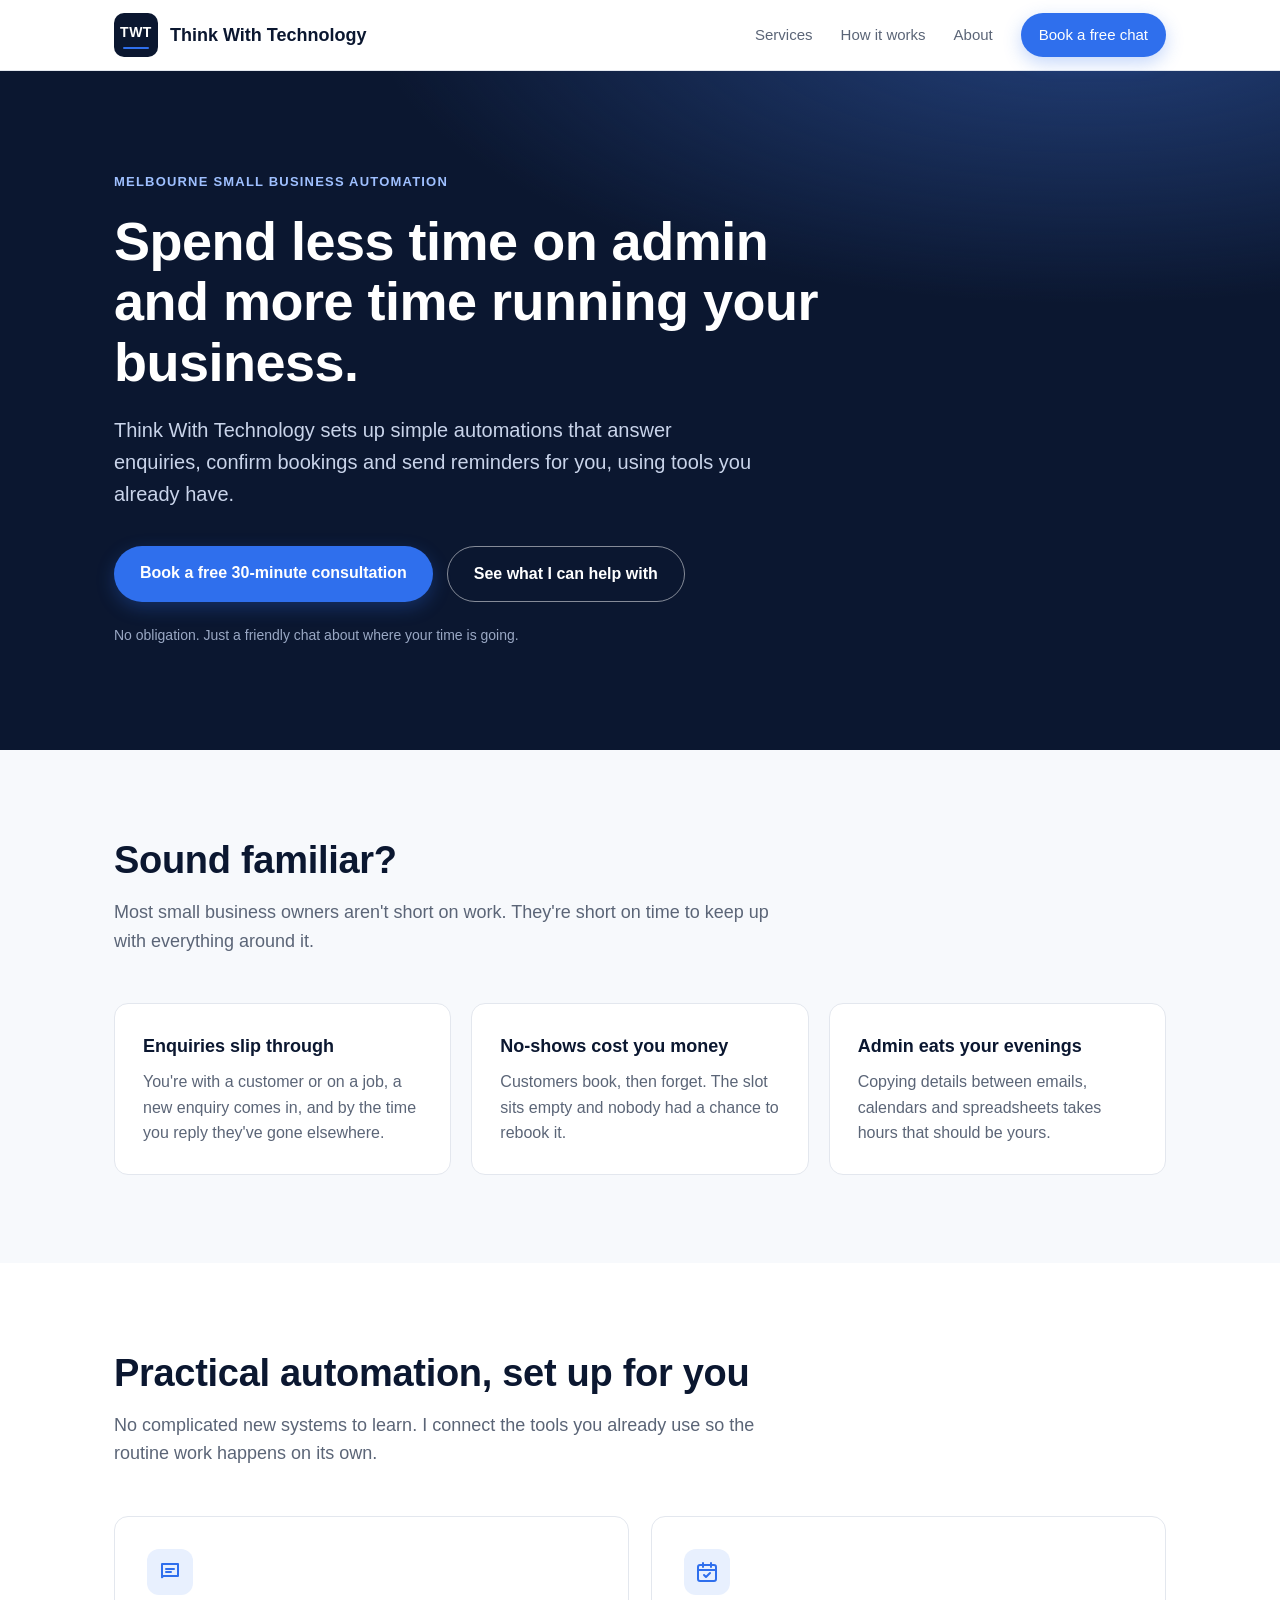
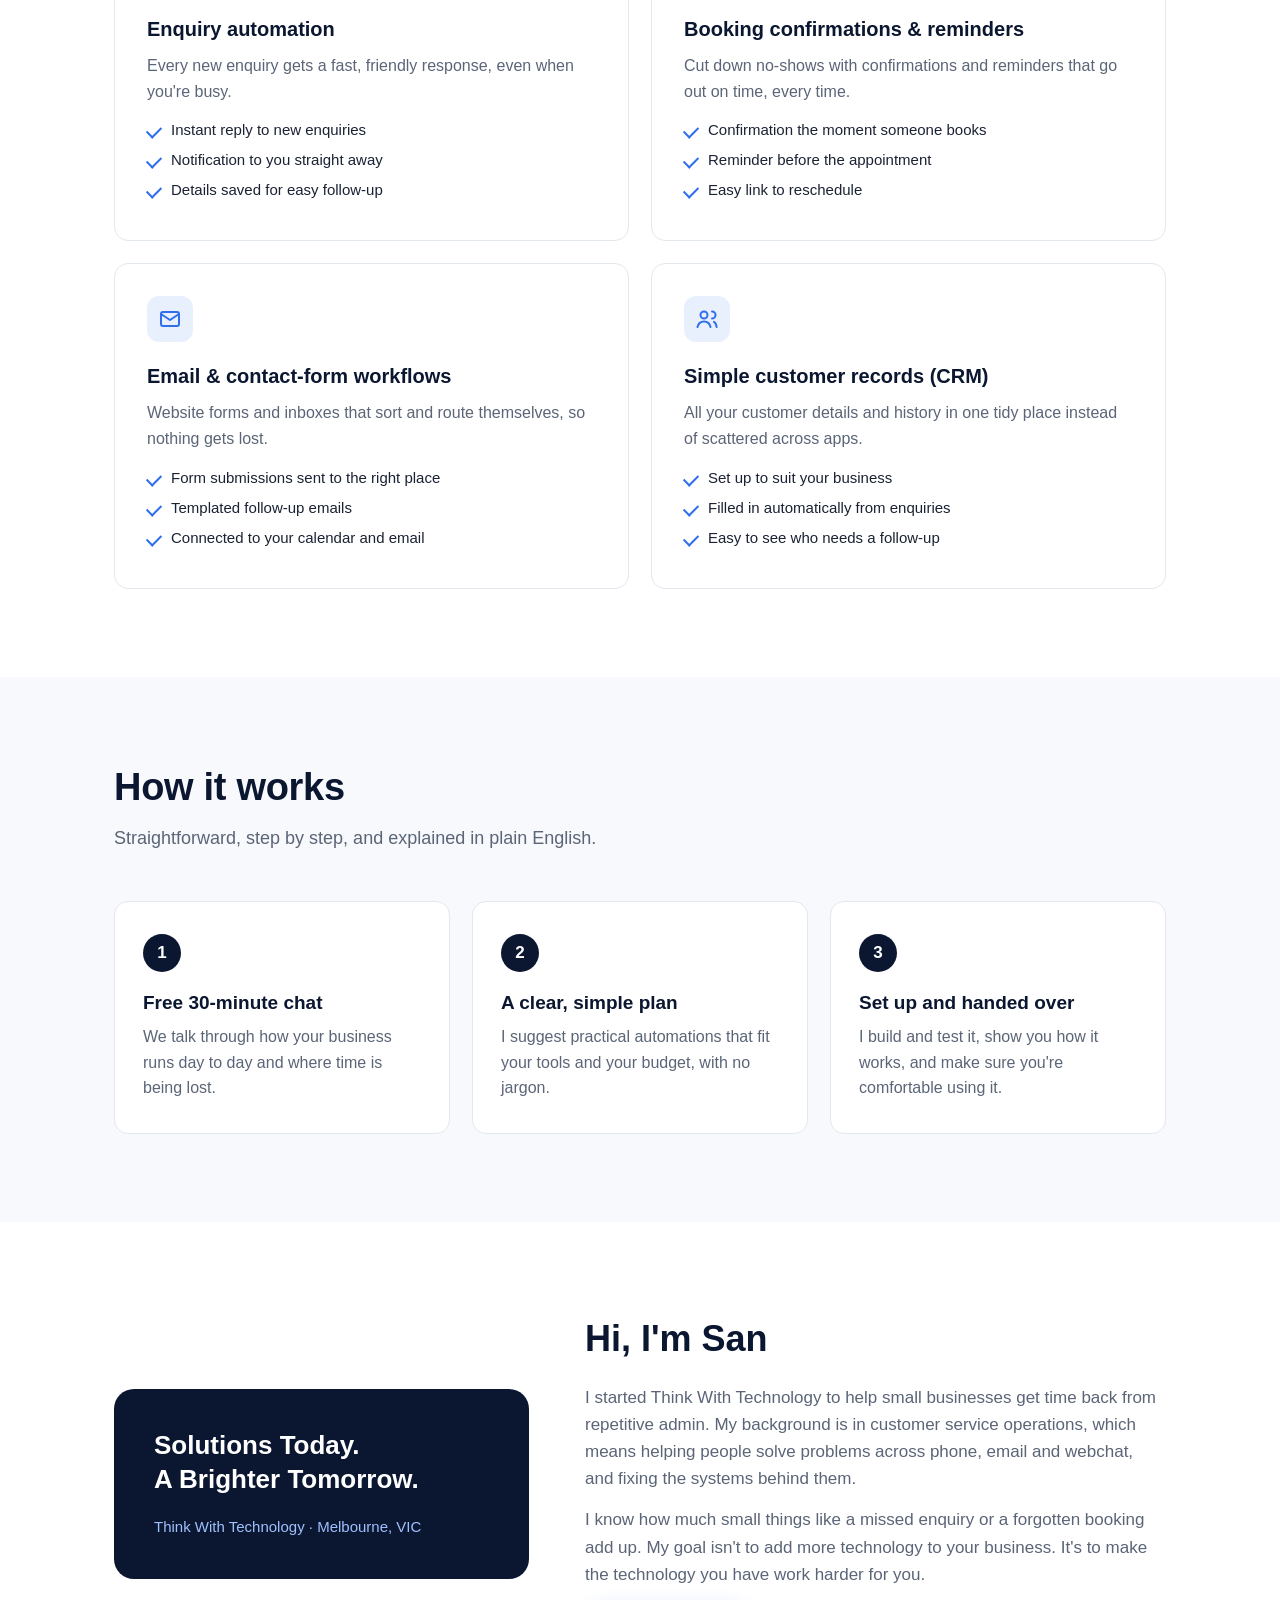
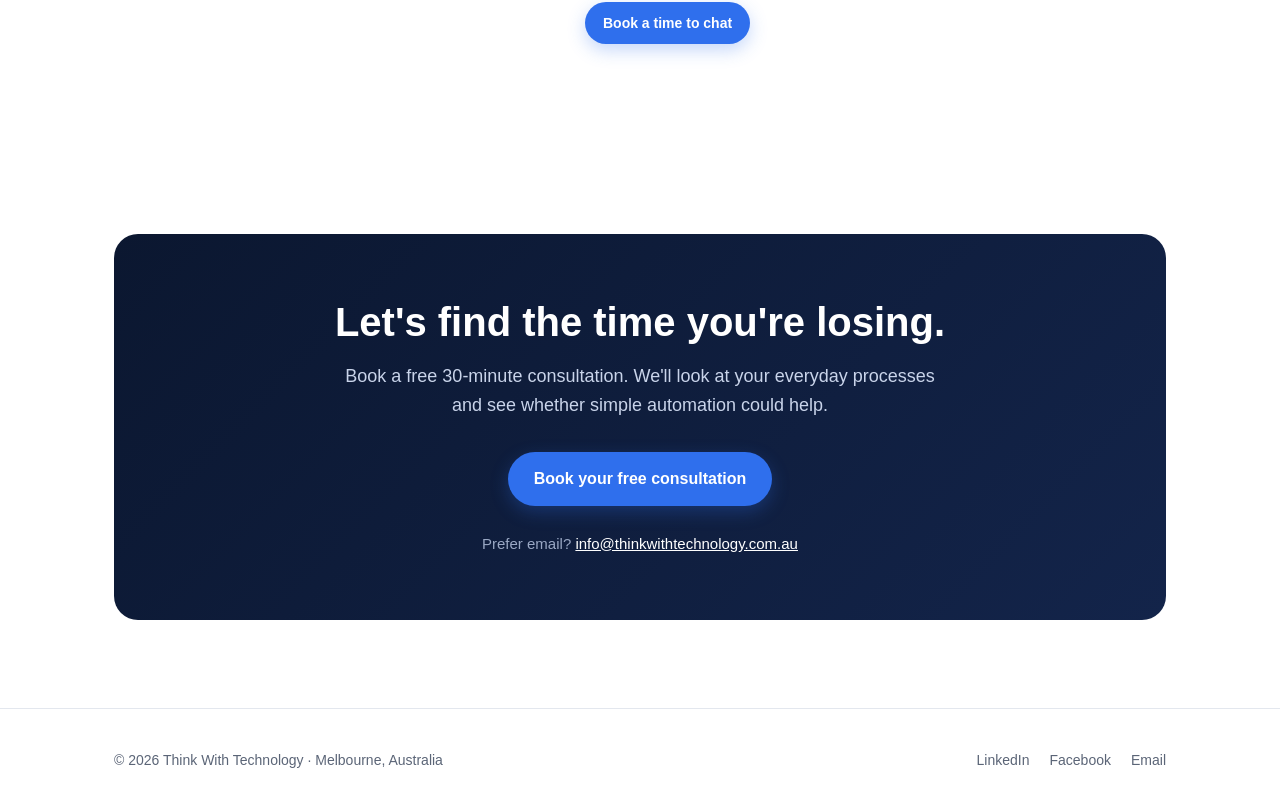
==== index.html @ b31e44b2 "Add files via upload" ====
<!DOCTYPE html>
<html lang="en-AU">
<head>
<meta charset="UTF-8">
<meta name="viewport" content="width=device-width, initial-scale=1.0">
<title>Think With Technology | Practical Automation for Melbourne Small Businesses</title>
<meta name="description" content="Think With Technology helps Melbourne small businesses save time with simple automation: enquiry follow-ups, booking confirmations and reminders, email workflows and CRM setup. Book a free 30-minute consultation.">
<meta property="og:title" content="Think With Technology — Solutions Today. A Brighter Tomorrow.">
<meta property="og:description" content="Practical automation for Melbourne small businesses. Book a free 30-minute consultation.">
<meta property="og:type" content="website">
<meta property="og:url" content="https://thinkwithtechnology.com.au">
<link rel="icon" href="data:image/svg+xml,%3Csvg xmlns='http://www.w3.org/2000/svg' viewBox='0 0 64 64'%3E%3Crect width='64' height='64' rx='14' fill='%230b1730'/%3E%3Ctext x='32' y='38' font-family='Arial,sans-serif' font-weight='800' font-size='20' fill='white' text-anchor='middle'%3ETWT%3C/text%3E%3Crect x='14' y='44' width='36' height='3' rx='1.5' fill='%233b82f6'/%3E%3C/svg%3E">
<style>
  :root {
    --navy: #0b1730;
    --navy-2: #13244a;
    --blue: #2f6fed;
    --blue-light: #e8f0fe;
    --ink: #1a2233;
    --muted: #5b6577;
    --line: #e3e7ee;
    --bg: #f7f9fc;
    --white: #ffffff;
    --radius: 14px;
  }
  * { box-sizing: border-box; margin: 0; padding: 0; }
  html { scroll-behavior: smooth; }
  body {
    font-family: -apple-system, BlinkMacSystemFont, "Segoe UI", Roboto, "Helvetica Neue", Arial, sans-serif;
    color: var(--ink);
    background: var(--white);
    line-height: 1.6;
    font-size: 17px;
  }
  a { color: inherit; }
  .wrap { max-width: 1100px; margin: 0 auto; padding: 0 24px; }

  /* Header */
  header {
    position: sticky; top: 0; z-index: 10;
    background: rgba(255,255,255,0.95);
    backdrop-filter: blur(8px);
    border-bottom: 1px solid var(--line);
  }
  .nav { display: flex; align-items: center; justify-content: space-between; height: 70px; }
  .brand { display: flex; align-items: center; gap: 12px; text-decoration: none; }
  .logo {
    width: 44px; height: 44px; border-radius: 10px; background: var(--navy);
    color: #fff; font-weight: 800; font-size: 14px; letter-spacing: 0.5px;
    display: flex; flex-direction: column; align-items: center; justify-content: center;
  }
  .logo span { display: block; width: 26px; height: 2px; background: var(--blue); margin-top: 3px; border-radius: 2px; }
  .brand-name { font-weight: 700; font-size: 18px; color: var(--navy); }
  .nav-links { display: flex; align-items: center; gap: 28px; }
  .nav-links a { text-decoration: none; color: var(--muted); font-size: 15px; font-weight: 500; }
  .nav-links a:hover { color: var(--navy); }
  .nav-links a.btn, .nav-links a.btn:hover { color: #fff; white-space: nowrap; }

  .btn {
    display: inline-block; text-decoration: none; font-weight: 600;
    padding: 14px 26px; border-radius: 999px; font-size: 16px;
    transition: transform .15s ease, box-shadow .15s ease, background .15s ease;
  }
  .btn-primary { background: var(--blue); color: #fff; box-shadow: 0 6px 18px rgba(47,111,237,.28); }
  .btn-primary:hover { background: #2559c9; transform: translateY(-1px); }
  .btn-ghost { border: 1.5px solid rgba(255,255,255,.5); color: #fff; }
  .btn-ghost:hover { background: rgba(255,255,255,.1); }
  .btn-sm { padding: 10px 18px; font-size: 14px; }

  /* Hero */
  .hero {
    background: radial-gradient(1200px 500px at 85% -10%, #24427e 0%, transparent 60%), var(--navy);
    color: #fff; padding: 96px 0 104px;
  }
  .eyebrow {
    display: inline-block; font-size: 13px; font-weight: 600; letter-spacing: 1.2px; text-transform: uppercase;
    color: #9fc0ff; margin-bottom: 18px;
  }
  .hero h1 { font-size: clamp(34px, 5vw, 54px); line-height: 1.12; max-width: 760px; letter-spacing: -0.5px; }
  .hero p.lead { font-size: 20px; color: #c9d4ea; max-width: 640px; margin: 22px 0 36px; }
  .hero-actions { display: flex; gap: 14px; flex-wrap: wrap; }
  .hero-note { margin-top: 22px; font-size: 14px; color: #9aa8c4; }

  /* Sections */
  section { padding: 88px 0; }
  .section-head { max-width: 680px; margin-bottom: 48px; }
  .section-head h2 { font-size: clamp(28px, 3.5vw, 38px); line-height: 1.2; color: var(--navy); letter-spacing: -0.3px; }
  .section-head p { color: var(--muted); margin-top: 14px; font-size: 18px; }
  .alt { background: var(--bg); }

  /* Problem */
  .problems { display: grid; grid-template-columns: repeat(3, 1fr); gap: 20px; }
  .problem {
    background: var(--white); border: 1px solid var(--line); border-radius: var(--radius); padding: 28px;
  }
  .problem h3 { font-size: 18px; color: var(--navy); margin-bottom: 8px; }
  .problem p { color: var(--muted); font-size: 16px; }

  /* Services */
  .services { display: grid; grid-template-columns: repeat(2, 1fr); gap: 22px; }
  .service {
    border: 1px solid var(--line); border-radius: var(--radius); padding: 32px; background: var(--white);
    transition: box-shadow .2s ease, transform .2s ease;
  }
  .service:hover { box-shadow: 0 12px 30px rgba(11,23,48,.08); transform: translateY(-2px); }
  .icon {
    width: 46px; height: 46px; border-radius: 12px; background: var(--blue-light); color: var(--blue);
    display: flex; align-items: center; justify-content: center; margin-bottom: 18px;
  }
  .icon svg { width: 24px; height: 24px; }
  .service h3 { font-size: 20px; color: var(--navy); margin-bottom: 8px; }
  .service p { color: var(--muted); font-size: 16px; }
  .service ul { margin-top: 14px; list-style: none; }
  .service li { position: relative; padding-left: 24px; font-size: 15px; color: var(--ink); margin-bottom: 6px; }
  .service li::before {
    content: ""; position: absolute; left: 0; top: 8px; width: 12px; height: 7px;
    border-left: 2px solid var(--blue); border-bottom: 2px solid var(--blue); transform: rotate(-45deg);
  }

  /* Steps */
  .steps { display: grid; grid-template-columns: repeat(3, 1fr); gap: 22px; counter-reset: step; }
  .step { position: relative; padding: 32px 28px; background: var(--white); border-radius: var(--radius); border: 1px solid var(--line); }
  .step::before {
    counter-increment: step; content: counter(step);
    display: flex; align-items: center; justify-content: center;
    width: 38px; height: 38px; border-radius: 50%; background: var(--navy); color: #fff; font-weight: 700;
    margin-bottom: 16px;
  }
  .step h3 { font-size: 19px; color: var(--navy); margin-bottom: 6px; }
  .step p { color: var(--muted); font-size: 16px; }

  /* About */
  .about { display: grid; grid-template-columns: 1fr 1.4fr; gap: 56px; align-items: center; }
  .about-card {
    background: var(--navy); color: #fff; border-radius: 20px; padding: 40px;
  }
  .about-card .big { font-size: 26px; font-weight: 700; line-height: 1.3; }
  .about-card .tag { margin-top: 18px; color: #9fc0ff; font-size: 15px; }
  .about h2 { font-size: clamp(28px, 3.5vw, 36px); color: var(--navy); margin-bottom: 16px; }
  .about p { color: var(--muted); margin-bottom: 14px; }

  /* CTA */
  .cta {
    background: linear-gradient(135deg, var(--navy) 0%, var(--navy-2) 100%); color: #fff;
    border-radius: 24px; padding: 64px 48px; text-align: center;
  }
  .cta h2 { font-size: clamp(28px, 4vw, 40px); line-height: 1.2; }
  .cta p { color: #c9d4ea; font-size: 18px; max-width: 600px; margin: 16px auto 32px; }
  .cta .contact-line { margin-top: 26px; font-size: 15px; color: #9aa8c4; }
  .cta .contact-line a { color: #fff; }

  /* Footer */
  footer { padding: 40px 0; border-top: 1px solid var(--line); color: var(--muted); font-size: 14px; }
  .foot { display: flex; justify-content: space-between; align-items: center; gap: 20px; flex-wrap: wrap; }
  .foot-links { display: flex; gap: 20px; }
  .foot-links a { text-decoration: none; }
  .foot-links a:hover { color: var(--navy); }

  @media (max-width: 860px) {
    .problems, .steps, .services, .about { grid-template-columns: 1fr; }
    .nav-links a:not(.btn) { display: none; }
    .hero { padding: 72px 0 80px; }
    section { padding: 64px 0; }
    .cta { padding: 48px 24px; }
    .about { gap: 32px; }
  }
</style>
</head>
<body>

<header>
  <div class="wrap nav">
    <a href="#top" class="brand" aria-label="Think With Technology home">
      <div class="logo">TWT<span></span></div>
      <div class="brand-name">Think With Technology</div>
    </a>
    <nav class="nav-links">
      <a href="#services">Services</a>
      <a href="#how">How it works</a>
      <a href="#about">About</a>
      <a class="btn btn-primary btn-sm" href="https://calendly.com/ghassanziyad/30min" target="_blank" rel="noopener">Book a free chat</a>
    </nav>
  </div>
</header>

<main id="top">

  <!-- Hero -->
  <div class="hero">
    <div class="wrap">
      <div class="eyebrow">Melbourne small business automation</div>
      <h1>Spend less time on admin and more time running your business.</h1>
      <p class="lead">Think With Technology sets up simple automations that answer enquiries, confirm bookings and send reminders for you, using tools you already have.</p>
      <div class="hero-actions">
        <a class="btn btn-primary" href="https://calendly.com/ghassanziyad/30min" target="_blank" rel="noopener">Book a free 30-minute consultation</a>
        <a class="btn btn-ghost" href="#services">See what I can help with</a>
      </div>
      <div class="hero-note">No obligation. Just a friendly chat about where your time is going.</div>
    </div>
  </div>

  <!-- Problem -->
  <section class="alt">
    <div class="wrap">
      <div class="section-head">
        <h2>Sound familiar?</h2>
        <p>Most small business owners aren't short on work. They're short on time to keep up with everything around it.</p>
      </div>
      <div class="problems">
        <div class="problem">
          <h3>Enquiries slip through</h3>
          <p>You're with a customer or on a job, a new enquiry comes in, and by the time you reply they've gone elsewhere.</p>
        </div>
        <div class="problem">
          <h3>No-shows cost you money</h3>
          <p>Customers book, then forget. The slot sits empty and nobody had a chance to rebook it.</p>
        </div>
        <div class="problem">
          <h3>Admin eats your evenings</h3>
          <p>Copying details between emails, calendars and spreadsheets takes hours that should be yours.</p>
        </div>
      </div>
    </div>
  </section>

  <!-- Services -->
  <section id="services">
    <div class="wrap">
      <div class="section-head">
        <h2>Practical automation, set up for you</h2>
        <p>No complicated new systems to learn. I connect the tools you already use so the routine work happens on its own.</p>
      </div>
      <div class="services">
        <div class="service">
          <div class="icon"><svg viewBox="0 0 24 24" fill="none" stroke="currentColor" stroke-width="2" stroke-linecap="round" stroke-linejoin="round"><path d="M4 4h16v12H5.2L4 17.2V4z"/><path d="M8 9h8M8 12h5"/></svg></div>
          <h3>Enquiry automation</h3>
          <p>Every new enquiry gets a fast, friendly response, even when you're busy.</p>
          <ul>
            <li>Instant reply to new enquiries</li>
            <li>Notification to you straight away</li>
            <li>Details saved for easy follow-up</li>
          </ul>
        </div>
        <div class="service">
          <div class="icon"><svg viewBox="0 0 24 24" fill="none" stroke="currentColor" stroke-width="2" stroke-linecap="round" stroke-linejoin="round"><rect x="3" y="5" width="18" height="16" rx="2"/><path d="M16 3v4M8 3v4M3 10h18"/><path d="M9 15l2 2 4-4"/></svg></div>
          <h3>Booking confirmations &amp; reminders</h3>
          <p>Cut down no-shows with confirmations and reminders that go out on time, every time.</p>
          <ul>
            <li>Confirmation the moment someone books</li>
            <li>Reminder before the appointment</li>
            <li>Easy link to reschedule</li>
          </ul>
        </div>
        <div class="service">
          <div class="icon"><svg viewBox="0 0 24 24" fill="none" stroke="currentColor" stroke-width="2" stroke-linecap="round" stroke-linejoin="round"><rect x="3" y="5" width="18" height="14" rx="2"/><path d="M3 7l9 6 9-6"/></svg></div>
          <h3>Email &amp; contact-form workflows</h3>
          <p>Website forms and inboxes that sort and route themselves, so nothing gets lost.</p>
          <ul>
            <li>Form submissions sent to the right place</li>
            <li>Templated follow-up emails</li>
            <li>Connected to your calendar and email</li>
          </ul>
        </div>
        <div class="service">
          <div class="icon"><svg viewBox="0 0 24 24" fill="none" stroke="currentColor" stroke-width="2" stroke-linecap="round" stroke-linejoin="round"><circle cx="9" cy="8" r="3.5"/><path d="M2.5 20c.8-3.4 3.4-5.5 6.5-5.5s5.7 2.1 6.5 5.5"/><path d="M17 4.5a3.5 3.5 0 010 7M19 14.8c1.4.8 2.3 2.4 2.6 5.2"/></svg></div>
          <h3>Simple customer records (CRM)</h3>
          <p>All your customer details and history in one tidy place instead of scattered across apps.</p>
          <ul>
            <li>Set up to suit your business</li>
            <li>Filled in automatically from enquiries</li>
            <li>Easy to see who needs a follow-up</li>
          </ul>
        </div>
      </div>
    </div>
  </section>

  <!-- How it works -->
  <section id="how" class="alt">
    <div class="wrap">
      <div class="section-head">
        <h2>How it works</h2>
        <p>Straightforward, step by step, and explained in plain English.</p>
      </div>
      <div class="steps">
        <div class="step">
          <h3>Free 30-minute chat</h3>
          <p>We talk through how your business runs day to day and where time is being lost.</p>
        </div>
        <div class="step">
          <h3>A clear, simple plan</h3>
          <p>I suggest practical automations that fit your tools and your budget, with no jargon.</p>
        </div>
        <div class="step">
          <h3>Set up and handed over</h3>
          <p>I build and test it, show you how it works, and make sure you're comfortable using it.</p>
        </div>
      </div>
    </div>
  </section>

  <!-- About -->
  <section id="about">
    <div class="wrap about">
      <div class="about-card">
        <div class="big">Solutions Today.<br>A Brighter Tomorrow.</div>
        <div class="tag">Think With Technology · Melbourne, VIC</div>
      </div>
      <div>
        <h2>Hi, I'm San</h2>
        <p>I started Think With Technology to help small businesses get time back from repetitive admin. My background is in customer service operations, which means helping people solve problems across phone, email and webchat, and fixing the systems behind them.</p>
        <p>I know how much small things like a missed enquiry or a forgotten booking add up. My goal isn't to add more technology to your business. It's to make the technology you have work harder for you.</p>
        <p><a class="btn btn-primary btn-sm" href="https://calendly.com/ghassanziyad/30min" target="_blank" rel="noopener">Book a time to chat</a></p>
      </div>
    </div>
  </section>

  <!-- CTA -->
  <section>
    <div class="wrap">
      <div class="cta">
        <h2>Let's find the time you're losing.</h2>
        <p>Book a free 30-minute consultation. We'll look at your everyday processes and see whether simple automation could help.</p>
        <a class="btn btn-primary" href="https://calendly.com/ghassanziyad/30min" target="_blank" rel="noopener">Book your free consultation</a>
        <div class="contact-line">Prefer email? <a href="mailto:info@thinkwithtechnology.com.au">info@thinkwithtechnology.com.au</a></div>
      </div>
    </div>
  </section>

</main>

<footer>
  <div class="wrap foot">
    <div>© <span id="yr">2026</span> Think With Technology · Melbourne, Australia</div>
    <div class="foot-links">
      <a href="https://www.linkedin.com/company/143963981/" target="_blank" rel="noopener">LinkedIn</a>
      <a href="https://www.facebook.com/profile.php?id=61595399077084" target="_blank" rel="noopener">Facebook</a>
      <a href="mailto:info@thinkwithtechnology.com.au">Email</a>
    </div>
  </div>
</footer>

<script>
  document.getElementById('yr').textContent = new Date().getFullYear();
</script>
</body>
</html>
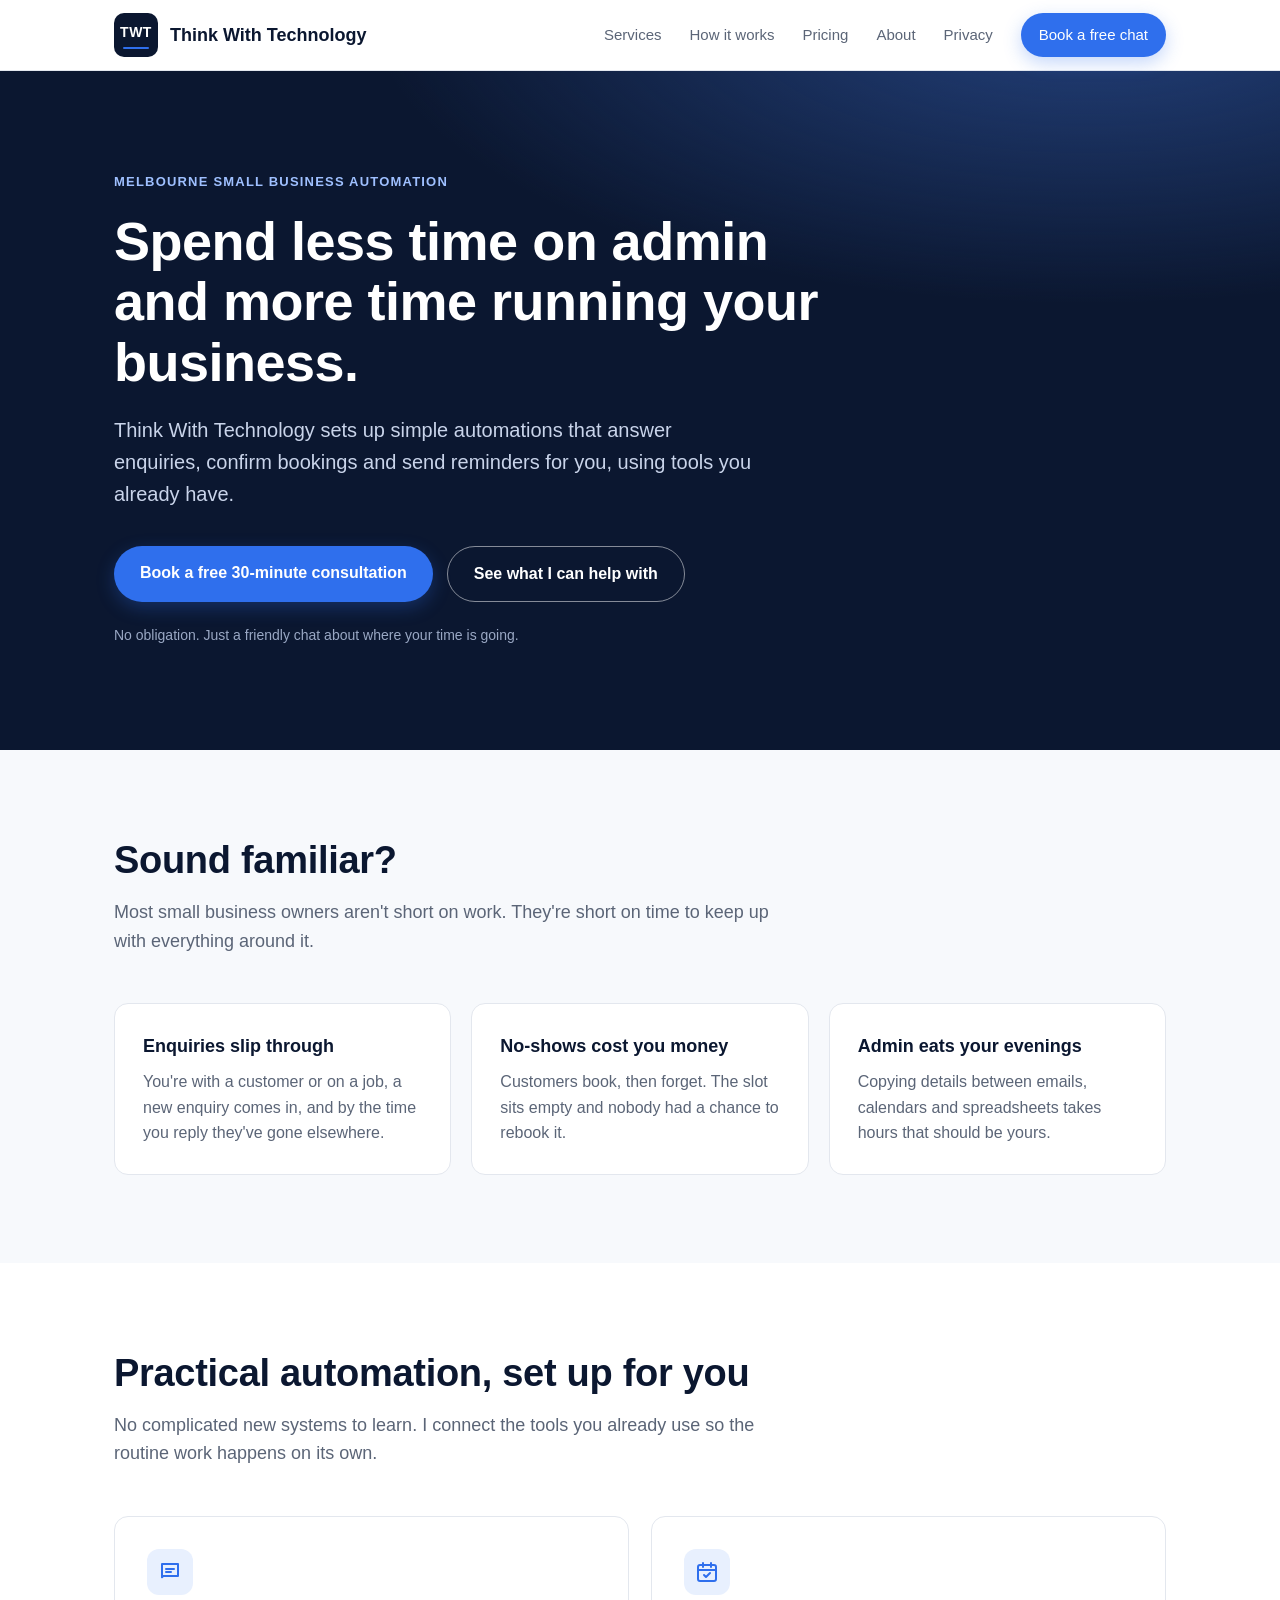
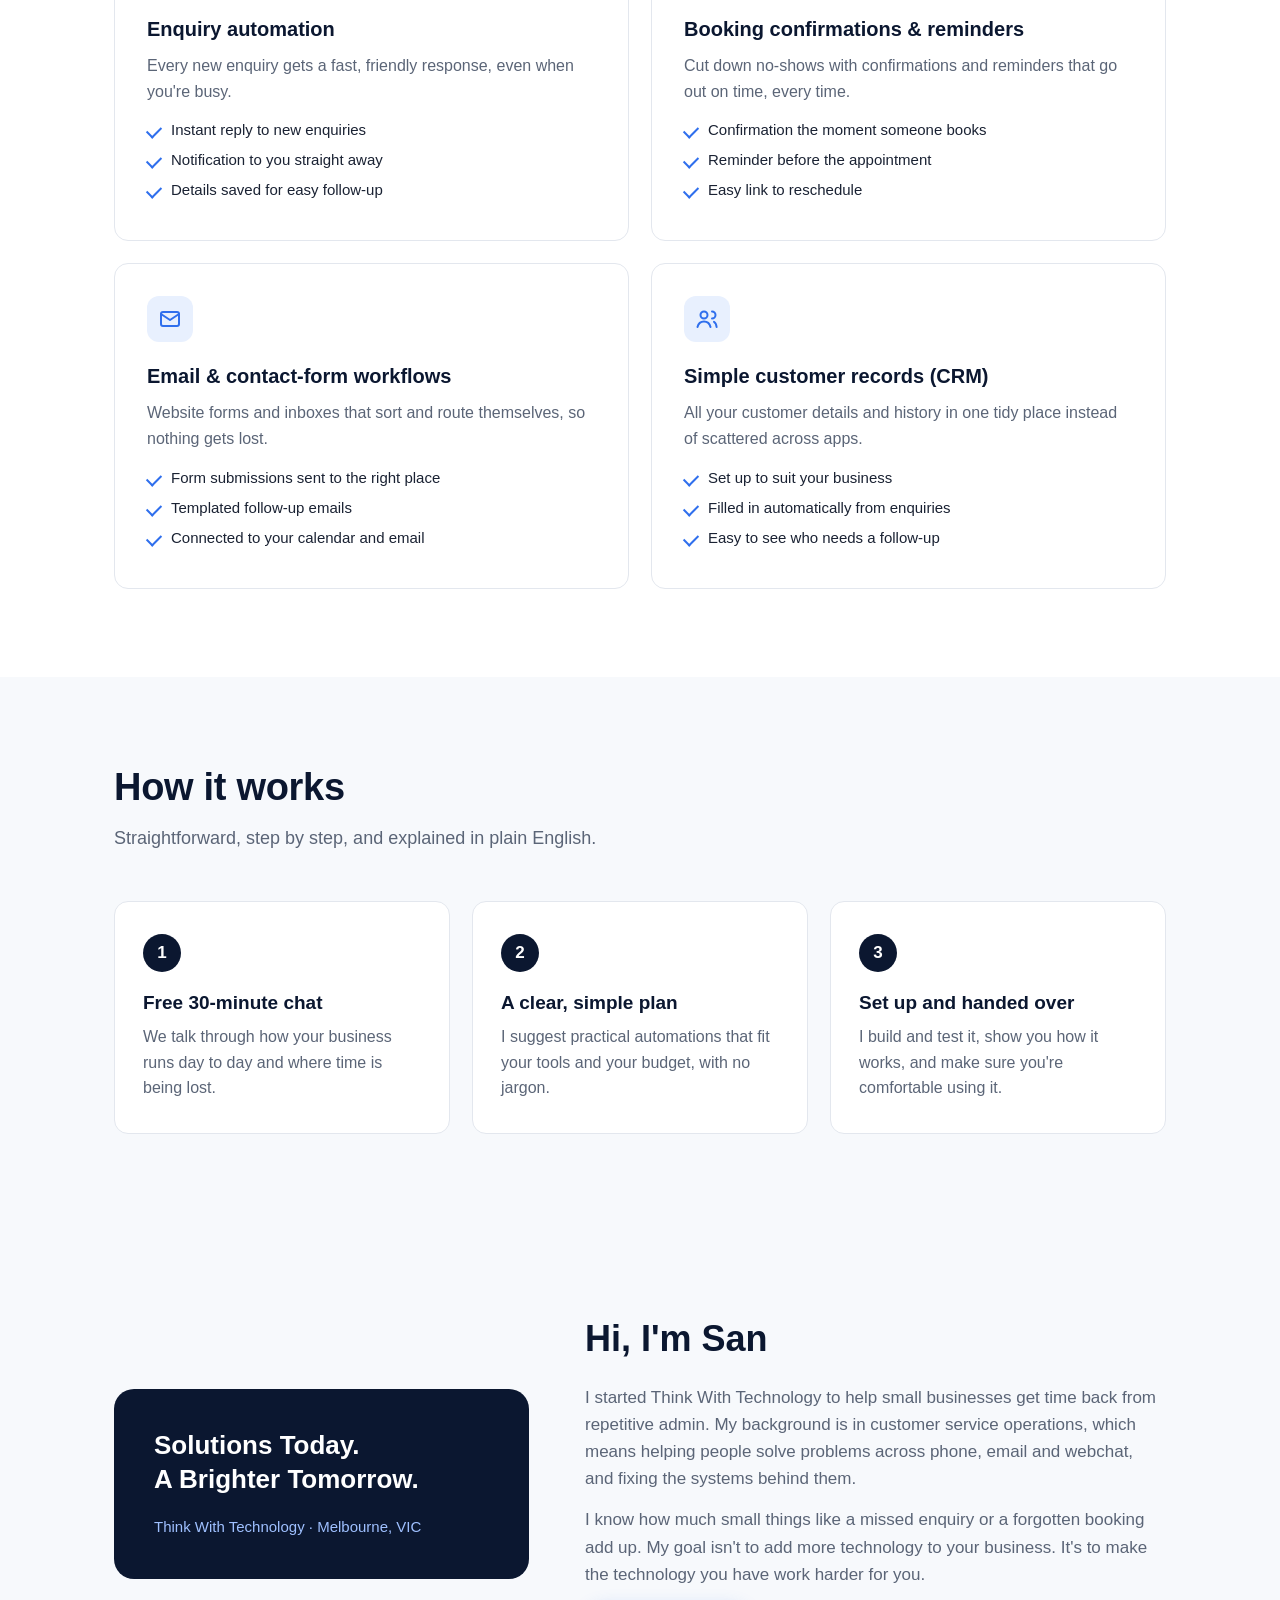
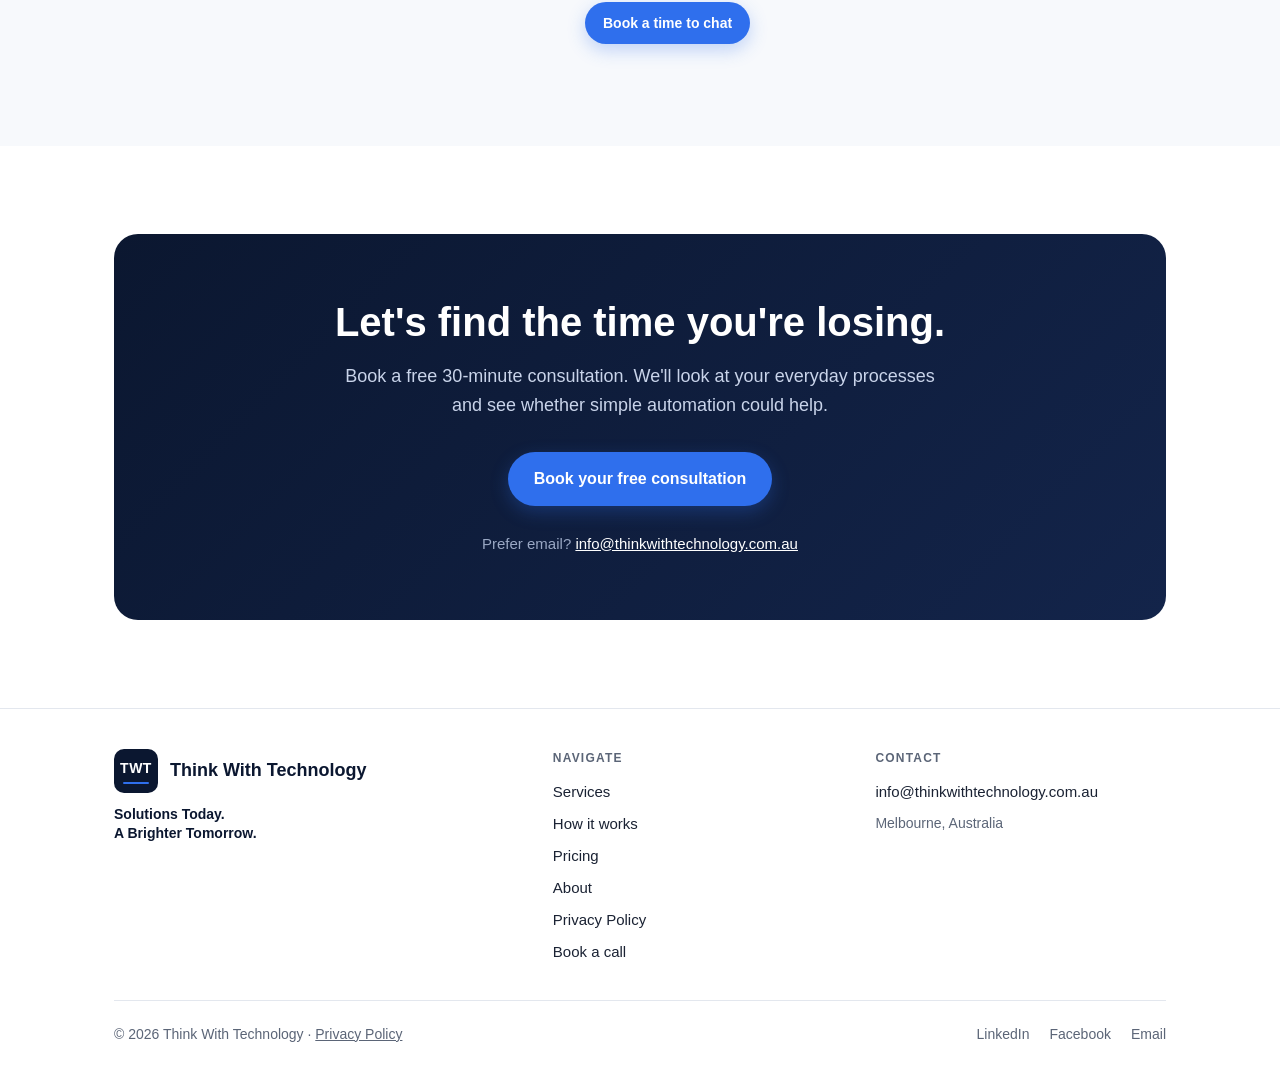
==== commit 3dea1407: "Add files via upload" ====
--- a/index.html
+++ b/index.html
@@ -10,161 +10,7 @@
 <meta property="og:type" content="website">
 <meta property="og:url" content="https://thinkwithtechnology.com.au">
 <link rel="icon" href="data:image/svg+xml,%3Csvg xmlns='http://www.w3.org/2000/svg' viewBox='0 0 64 64'%3E%3Crect width='64' height='64' rx='14' fill='%230b1730'/%3E%3Ctext x='32' y='38' font-family='Arial,sans-serif' font-weight='800' font-size='20' fill='white' text-anchor='middle'%3ETWT%3C/text%3E%3Crect x='14' y='44' width='36' height='3' rx='1.5' fill='%233b82f6'/%3E%3C/svg%3E">
-<style>
-  :root {
-    --navy: #0b1730;
-    --navy-2: #13244a;
-    --blue: #2f6fed;
-    --blue-light: #e8f0fe;
-    --ink: #1a2233;
-    --muted: #5b6577;
-    --line: #e3e7ee;
-    --bg: #f7f9fc;
-    --white: #ffffff;
-    --radius: 14px;
-  }
-  * { box-sizing: border-box; margin: 0; padding: 0; }
-  html { scroll-behavior: smooth; }
-  body {
-    font-family: -apple-system, BlinkMacSystemFont, "Segoe UI", Roboto, "Helvetica Neue", Arial, sans-serif;
-    color: var(--ink);
-    background: var(--white);
-    line-height: 1.6;
-    font-size: 17px;
-  }
-  a { color: inherit; }
-  .wrap { max-width: 1100px; margin: 0 auto; padding: 0 24px; }
-
-  /* Header */
-  header {
-    position: sticky; top: 0; z-index: 10;
-    background: rgba(255,255,255,0.95);
-    backdrop-filter: blur(8px);
-    border-bottom: 1px solid var(--line);
-  }
-  .nav { display: flex; align-items: center; justify-content: space-between; height: 70px; }
-  .brand { display: flex; align-items: center; gap: 12px; text-decoration: none; }
-  .logo {
-    width: 44px; height: 44px; border-radius: 10px; background: var(--navy);
-    color: #fff; font-weight: 800; font-size: 14px; letter-spacing: 0.5px;
-    display: flex; flex-direction: column; align-items: center; justify-content: center;
-  }
-  .logo span { display: block; width: 26px; height: 2px; background: var(--blue); margin-top: 3px; border-radius: 2px; }
-  .brand-name { font-weight: 700; font-size: 18px; color: var(--navy); }
-  .nav-links { display: flex; align-items: center; gap: 28px; }
-  .nav-links a { text-decoration: none; color: var(--muted); font-size: 15px; font-weight: 500; }
-  .nav-links a:hover { color: var(--navy); }
-  .nav-links a.btn, .nav-links a.btn:hover { color: #fff; white-space: nowrap; }
-
-  .btn {
-    display: inline-block; text-decoration: none; font-weight: 600;
-    padding: 14px 26px; border-radius: 999px; font-size: 16px;
-    transition: transform .15s ease, box-shadow .15s ease, background .15s ease;
-  }
-  .btn-primary { background: var(--blue); color: #fff; box-shadow: 0 6px 18px rgba(47,111,237,.28); }
-  .btn-primary:hover { background: #2559c9; transform: translateY(-1px); }
-  .btn-ghost { border: 1.5px solid rgba(255,255,255,.5); color: #fff; }
-  .btn-ghost:hover { background: rgba(255,255,255,.1); }
-  .btn-sm { padding: 10px 18px; font-size: 14px; }
-
-  /* Hero */
-  .hero {
-    background: radial-gradient(1200px 500px at 85% -10%, #24427e 0%, transparent 60%), var(--navy);
-    color: #fff; padding: 96px 0 104px;
-  }
-  .eyebrow {
-    display: inline-block; font-size: 13px; font-weight: 600; letter-spacing: 1.2px; text-transform: uppercase;
-    color: #9fc0ff; margin-bottom: 18px;
-  }
-  .hero h1 { font-size: clamp(34px, 5vw, 54px); line-height: 1.12; max-width: 760px; letter-spacing: -0.5px; }
-  .hero p.lead { font-size: 20px; color: #c9d4ea; max-width: 640px; margin: 22px 0 36px; }
-  .hero-actions { display: flex; gap: 14px; flex-wrap: wrap; }
-  .hero-note { margin-top: 22px; font-size: 14px; color: #9aa8c4; }
-
-  /* Sections */
-  section { padding: 88px 0; }
-  .section-head { max-width: 680px; margin-bottom: 48px; }
-  .section-head h2 { font-size: clamp(28px, 3.5vw, 38px); line-height: 1.2; color: var(--navy); letter-spacing: -0.3px; }
-  .section-head p { color: var(--muted); margin-top: 14px; font-size: 18px; }
-  .alt { background: var(--bg); }
-
-  /* Problem */
-  .problems { display: grid; grid-template-columns: repeat(3, 1fr); gap: 20px; }
-  .problem {
-    background: var(--white); border: 1px solid var(--line); border-radius: var(--radius); padding: 28px;
-  }
-  .problem h3 { font-size: 18px; color: var(--navy); margin-bottom: 8px; }
-  .problem p { color: var(--muted); font-size: 16px; }
-
-  /* Services */
-  .services { display: grid; grid-template-columns: repeat(2, 1fr); gap: 22px; }
-  .service {
-    border: 1px solid var(--line); border-radius: var(--radius); padding: 32px; background: var(--white);
-    transition: box-shadow .2s ease, transform .2s ease;
-  }
-  .service:hover { box-shadow: 0 12px 30px rgba(11,23,48,.08); transform: translateY(-2px); }
-  .icon {
-    width: 46px; height: 46px; border-radius: 12px; background: var(--blue-light); color: var(--blue);
-    display: flex; align-items: center; justify-content: center; margin-bottom: 18px;
-  }
-  .icon svg { width: 24px; height: 24px; }
-  .service h3 { font-size: 20px; color: var(--navy); margin-bottom: 8px; }
-  .service p { color: var(--muted); font-size: 16px; }
-  .service ul { margin-top: 14px; list-style: none; }
-  .service li { position: relative; padding-left: 24px; font-size: 15px; color: var(--ink); margin-bottom: 6px; }
-  .service li::before {
-    content: ""; position: absolute; left: 0; top: 8px; width: 12px; height: 7px;
-    border-left: 2px solid var(--blue); border-bottom: 2px solid var(--blue); transform: rotate(-45deg);
-  }
-
-  /* Steps */
-  .steps { display: grid; grid-template-columns: repeat(3, 1fr); gap: 22px; counter-reset: step; }
-  .step { position: relative; padding: 32px 28px; background: var(--white); border-radius: var(--radius); border: 1px solid var(--line); }
-  .step::before {
-    counter-increment: step; content: counter(step);
-    display: flex; align-items: center; justify-content: center;
-    width: 38px; height: 38px; border-radius: 50%; background: var(--navy); color: #fff; font-weight: 700;
-    margin-bottom: 16px;
-  }
-  .step h3 { font-size: 19px; color: var(--navy); margin-bottom: 6px; }
-  .step p { color: var(--muted); font-size: 16px; }
-
-  /* About */
-  .about { display: grid; grid-template-columns: 1fr 1.4fr; gap: 56px; align-items: center; }
-  .about-card {
-    background: var(--navy); color: #fff; border-radius: 20px; padding: 40px;
-  }
-  .about-card .big { font-size: 26px; font-weight: 700; line-height: 1.3; }
-  .about-card .tag { margin-top: 18px; color: #9fc0ff; font-size: 15px; }
-  .about h2 { font-size: clamp(28px, 3.5vw, 36px); color: var(--navy); margin-bottom: 16px; }
-  .about p { color: var(--muted); margin-bottom: 14px; }
-
-  /* CTA */
-  .cta {
-    background: linear-gradient(135deg, var(--navy) 0%, var(--navy-2) 100%); color: #fff;
-    border-radius: 24px; padding: 64px 48px; text-align: center;
-  }
-  .cta h2 { font-size: clamp(28px, 4vw, 40px); line-height: 1.2; }
-  .cta p { color: #c9d4ea; font-size: 18px; max-width: 600px; margin: 16px auto 32px; }
-  .cta .contact-line { margin-top: 26px; font-size: 15px; color: #9aa8c4; }
-  .cta .contact-line a { color: #fff; }
-
-  /* Footer */
-  footer { padding: 40px 0; border-top: 1px solid var(--line); color: var(--muted); font-size: 14px; }
-  .foot { display: flex; justify-content: space-between; align-items: center; gap: 20px; flex-wrap: wrap; }
-  .foot-links { display: flex; gap: 20px; }
-  .foot-links a { text-decoration: none; }
-  .foot-links a:hover { color: var(--navy); }
-
-  @media (max-width: 860px) {
-    .problems, .steps, .services, .about { grid-template-columns: 1fr; }
-    .nav-links a:not(.btn) { display: none; }
-    .hero { padding: 72px 0 80px; }
-    section { padding: 64px 0; }
-    .cta { padding: 48px 24px; }
-    .about { gap: 32px; }
-  }
-</style>
+<link rel="stylesheet" href="styles.css">
 </head>
 <body>
 
@@ -177,7 +23,9 @@
     <nav class="nav-links">
       <a href="#services">Services</a>
       <a href="#how">How it works</a>
+      <a href="pricing.html">Pricing</a>
       <a href="#about">About</a>
+      <a href="privacy.html">Privacy</a>
       <a class="btn btn-primary btn-sm" href="https://calendly.com/ghassanziyad/30min" target="_blank" rel="noopener">Book a free chat</a>
     </nav>
   </div>
@@ -300,7 +148,7 @@
   </section>
 
   <!-- About -->
-  <section id="about">
+  <section id="about" class="alt">
     <div class="wrap about">
       <div class="about-card">
         <div class="big">Solutions Today.<br>A Brighter Tomorrow.</div>
@@ -330,12 +178,38 @@
 </main>
 
 <footer>
-  <div class="wrap foot">
-    <div>© <span id="yr">2026</span> Think With Technology · Melbourne, Australia</div>
-    <div class="foot-links">
-      <a href="https://www.linkedin.com/company/143963981/" target="_blank" rel="noopener">LinkedIn</a>
-      <a href="https://www.facebook.com/profile.php?id=61595399077084" target="_blank" rel="noopener">Facebook</a>
-      <a href="mailto:info@thinkwithtechnology.com.au">Email</a>
+  <div class="wrap">
+    <div class="foot-grid">
+      <div>
+        <div class="brand"><div class="logo">TWT<span></span></div><div class="brand-name">Think With Technology</div></div>
+        <div class="foot-tag">Solutions Today.<br>A Brighter Tomorrow.</div>
+      </div>
+      <div>
+        <h4>Navigate</h4>
+        <ul>
+          <li><a href="#services">Services</a></li>
+          <li><a href="#how">How it works</a></li>
+          <li><a href="pricing.html">Pricing</a></li>
+          <li><a href="#about">About</a></li>
+          <li><a href="privacy.html">Privacy Policy</a></li>
+          <li><a href="https://calendly.com/ghassanziyad/30min" target="_blank" rel="noopener">Book a call</a></li>
+        </ul>
+      </div>
+      <div>
+        <h4>Contact</h4>
+        <ul>
+          <li><a href="mailto:info@thinkwithtechnology.com.au">info@thinkwithtechnology.com.au</a></li>
+          <li>Melbourne, Australia</li>
+        </ul>
+      </div>
+    </div>
+    <div class="foot">
+      <div>© <span id="yr">2026</span> Think With Technology · <a href="privacy.html">Privacy Policy</a></div>
+      <div class="foot-links">
+        <a href="https://www.linkedin.com/company/143963981/" target="_blank" rel="noopener">LinkedIn</a>
+        <a href="https://www.facebook.com/profile.php?id=61595399077084" target="_blank" rel="noopener">Facebook</a>
+        <a href="mailto:info@thinkwithtechnology.com.au">Email</a>
+      </div>
     </div>
   </div>
 </footer>
--- a/styles.css
+++ b/styles.css
@@ -0,0 +1,205 @@
+  :root {
+    --navy: #0b1730;
+    --navy-2: #13244a;
+    --blue: #2f6fed;
+    --blue-light: #e8f0fe;
+    --ink: #1a2233;
+    --muted: #5b6577;
+    --line: #e3e7ee;
+    --bg: #f7f9fc;
+    --white: #ffffff;
+    --radius: 14px;
+  }
+  * { box-sizing: border-box; margin: 0; padding: 0; }
+  html { scroll-behavior: smooth; }
+  body {
+    font-family: -apple-system, BlinkMacSystemFont, "Segoe UI", Roboto, "Helvetica Neue", Arial, sans-serif;
+    color: var(--ink);
+    background: var(--white);
+    line-height: 1.6;
+    font-size: 17px;
+  }
+  a { color: inherit; }
+  .wrap { max-width: 1100px; margin: 0 auto; padding: 0 24px; }
+
+  /* Header */
+  header {
+    position: sticky; top: 0; z-index: 10;
+    background: rgba(255,255,255,0.95);
+    backdrop-filter: blur(8px);
+    border-bottom: 1px solid var(--line);
+  }
+  .nav { display: flex; align-items: center; justify-content: space-between; height: 70px; }
+  .brand { display: flex; align-items: center; gap: 12px; text-decoration: none; }
+  .logo {
+    width: 44px; height: 44px; border-radius: 10px; background: var(--navy);
+    color: #fff; font-weight: 800; font-size: 14px; letter-spacing: 0.5px;
+    display: flex; flex-direction: column; align-items: center; justify-content: center;
+  }
+  .logo span { display: block; width: 26px; height: 2px; background: var(--blue); margin-top: 3px; border-radius: 2px; }
+  .brand-name { font-weight: 700; font-size: 18px; color: var(--navy); }
+  .nav-links { display: flex; align-items: center; gap: 28px; }
+  .nav-links a { text-decoration: none; color: var(--muted); font-size: 15px; font-weight: 500; }
+  .nav-links a:hover { color: var(--navy); }
+  .nav-links a.btn, .nav-links a.btn:hover { color: #fff; white-space: nowrap; }
+
+  .btn {
+    display: inline-block; text-decoration: none; font-weight: 600;
+    padding: 14px 26px; border-radius: 999px; font-size: 16px;
+    transition: transform .15s ease, box-shadow .15s ease, background .15s ease;
+  }
+  .btn-primary { background: var(--blue); color: #fff; box-shadow: 0 6px 18px rgba(47,111,237,.28); }
+  .btn-primary:hover { background: #2559c9; transform: translateY(-1px); }
+  .btn-ghost { border: 1.5px solid rgba(255,255,255,.5); color: #fff; }
+  .btn-ghost:hover { background: rgba(255,255,255,.1); }
+  .btn-sm { padding: 10px 18px; font-size: 14px; }
+
+  /* Hero */
+  .hero {
+    background: radial-gradient(1200px 500px at 85% -10%, #24427e 0%, transparent 60%), var(--navy);
+    color: #fff; padding: 96px 0 104px;
+  }
+  .eyebrow {
+    display: inline-block; font-size: 13px; font-weight: 600; letter-spacing: 1.2px; text-transform: uppercase;
+    color: #9fc0ff; margin-bottom: 18px;
+  }
+  .hero h1 { font-size: clamp(34px, 5vw, 54px); line-height: 1.12; max-width: 760px; letter-spacing: -0.5px; }
+  .hero p.lead { font-size: 20px; color: #c9d4ea; max-width: 640px; margin: 22px 0 36px; }
+  .hero-actions { display: flex; gap: 14px; flex-wrap: wrap; }
+  .hero-note { margin-top: 22px; font-size: 14px; color: #9aa8c4; }
+
+  /* Sections */
+  section { padding: 88px 0; }
+  .section-head { max-width: 680px; margin-bottom: 48px; }
+  .section-head h2 { font-size: clamp(28px, 3.5vw, 38px); line-height: 1.2; color: var(--navy); letter-spacing: -0.3px; }
+  .section-head p { color: var(--muted); margin-top: 14px; font-size: 18px; }
+  .alt { background: var(--bg); }
+
+  /* Problem */
+  .problems { display: grid; grid-template-columns: repeat(3, 1fr); gap: 20px; }
+  .problem {
+    background: var(--white); border: 1px solid var(--line); border-radius: var(--radius); padding: 28px;
+  }
+  .problem h3 { font-size: 18px; color: var(--navy); margin-bottom: 8px; }
+  .problem p { color: var(--muted); font-size: 16px; }
+
+  /* Services */
+  .services { display: grid; grid-template-columns: repeat(2, 1fr); gap: 22px; }
+  .service {
+    border: 1px solid var(--line); border-radius: var(--radius); padding: 32px; background: var(--white);
+    transition: box-shadow .2s ease, transform .2s ease;
+  }
+  .service:hover { box-shadow: 0 12px 30px rgba(11,23,48,.08); transform: translateY(-2px); }
+  .icon {
+    width: 46px; height: 46px; border-radius: 12px; background: var(--blue-light); color: var(--blue);
+    display: flex; align-items: center; justify-content: center; margin-bottom: 18px;
+  }
+  .icon svg { width: 24px; height: 24px; }
+  .service h3 { font-size: 20px; color: var(--navy); margin-bottom: 8px; }
+  .service p { color: var(--muted); font-size: 16px; }
+  .service ul { margin-top: 14px; list-style: none; }
+  .service li { position: relative; padding-left: 24px; font-size: 15px; color: var(--ink); margin-bottom: 6px; }
+  .service li::before {
+    content: ""; position: absolute; left: 0; top: 8px; width: 12px; height: 7px;
+    border-left: 2px solid var(--blue); border-bottom: 2px solid var(--blue); transform: rotate(-45deg);
+  }
+
+  /* Steps */
+  .steps { display: grid; grid-template-columns: repeat(3, 1fr); gap: 22px; counter-reset: step; }
+  .step { position: relative; padding: 32px 28px; background: var(--white); border-radius: var(--radius); border: 1px solid var(--line); }
+  .step::before {
+    counter-increment: step; content: counter(step);
+    display: flex; align-items: center; justify-content: center;
+    width: 38px; height: 38px; border-radius: 50%; background: var(--navy); color: #fff; font-weight: 700;
+    margin-bottom: 16px;
+  }
+  .step h3 { font-size: 19px; color: var(--navy); margin-bottom: 6px; }
+  .step p { color: var(--muted); font-size: 16px; }
+
+  /* About */
+  .about { display: grid; grid-template-columns: 1fr 1.4fr; gap: 56px; align-items: center; }
+  .about-card {
+    background: var(--navy); color: #fff; border-radius: 20px; padding: 40px;
+  }
+  .about-card .big { font-size: 26px; font-weight: 700; line-height: 1.3; }
+  .about-card .tag { margin-top: 18px; color: #9fc0ff; font-size: 15px; }
+  .about h2 { font-size: clamp(28px, 3.5vw, 36px); color: var(--navy); margin-bottom: 16px; }
+  .about p { color: var(--muted); margin-bottom: 14px; }
+
+  /* CTA */
+  .cta {
+    background: linear-gradient(135deg, var(--navy) 0%, var(--navy-2) 100%); color: #fff;
+    border-radius: 24px; padding: 64px 48px; text-align: center;
+  }
+  .cta h2 { font-size: clamp(28px, 4vw, 40px); line-height: 1.2; }
+  .cta p { color: #c9d4ea; font-size: 18px; max-width: 600px; margin: 16px auto 32px; }
+  .cta .contact-line { margin-top: 26px; font-size: 15px; color: #9aa8c4; }
+  .cta .contact-line a { color: #fff; }
+
+  /* Footer */
+  footer { padding: 40px 0; border-top: 1px solid var(--line); color: var(--muted); font-size: 14px; }
+  .foot { display: flex; justify-content: space-between; align-items: center; gap: 20px; flex-wrap: wrap; }
+  .foot-links { display: flex; gap: 20px; }
+  .foot-links a { text-decoration: none; }
+  .foot-links a:hover { color: var(--navy); }
+
+  @media (max-width: 860px) {
+    .problems, .steps, .services, .about { grid-template-columns: 1fr; }
+    .nav-links a:not(.btn) { display: none; }
+    .hero { padding: 72px 0 80px; }
+    section { padding: 64px 0; }
+    .cta { padding: 48px 24px; }
+    .about { gap: 32px; }
+  }
+
+  /* Pricing */
+  .pricing { display: grid; grid-template-columns: repeat(3, 1fr); gap: 22px; align-items: stretch; }
+  .plan {
+    position: relative; display: flex; flex-direction: column;
+    border: 1px solid var(--line); border-radius: var(--radius); padding: 36px 30px; background: var(--white);
+  }
+  .plan.featured { border: 2px solid var(--blue); box-shadow: 0 14px 34px rgba(47,111,237,.12); }
+  .plan-badge {
+    position: absolute; top: -13px; left: 28px; background: var(--blue); color: #fff;
+    font-size: 12px; font-weight: 700; letter-spacing: 1px; text-transform: uppercase;
+    padding: 5px 12px; border-radius: 999px;
+  }
+  .plan h3 { font-size: 21px; color: var(--navy); }
+  .price { margin: 16px 0 4px; font-size: 40px; font-weight: 800; color: var(--navy); line-height: 1.1; letter-spacing: -0.5px; }
+  .price .was { font-size: 20px; font-weight: 500; color: var(--muted); text-decoration: line-through; margin-left: 8px; }
+  .price.quote { font-size: 30px; }
+  .price-note { font-size: 13px; font-weight: 600; color: var(--blue); text-transform: uppercase; letter-spacing: .8px; min-height: 20px; }
+  .plan p.desc { color: var(--muted); font-size: 16px; margin: 16px 0 6px; }
+  .plan ul { list-style: none; margin: 12px 0 28px; flex: 1; }
+  .plan li { position: relative; padding-left: 26px; font-size: 15px; margin-bottom: 10px; }
+  .plan li::before {
+    content: ""; position: absolute; left: 0; top: 7px; width: 12px; height: 7px;
+    border-left: 2px solid var(--blue); border-bottom: 2px solid var(--blue); transform: rotate(-45deg);
+  }
+  .plan .btn { text-align: center; }
+  .btn-outline { border: 1.5px solid var(--navy); color: var(--navy); }
+  .btn-outline:hover { background: var(--navy); color: #fff; }
+  .pricing-note { margin-top: 28px; text-align: center; font-size: 16px; color: var(--ink); font-weight: 500; }
+
+  /* Footer columns */
+  .foot-grid { display: grid; grid-template-columns: 1.4fr 1fr 1fr; gap: 32px; padding-bottom: 28px; border-bottom: 1px solid var(--line); margin-bottom: 22px; }
+  .foot-grid h4 { font-size: 12px; text-transform: uppercase; letter-spacing: 1.2px; color: var(--muted); margin-bottom: 12px; }
+  .foot-grid ul { list-style: none; }
+  .foot-grid li { margin-bottom: 8px; }
+  .foot-grid a { text-decoration: none; color: var(--ink); font-size: 15px; }
+  .foot-grid a:hover { color: var(--blue); }
+  .foot-tag { font-weight: 700; color: var(--navy); margin-top: 12px; line-height: 1.4; }
+
+  /* Privacy page */
+  .legal { max-width: 760px; margin: 0 auto; padding: 64px 24px 88px; }
+  .legal .back { display: inline-block; font-size: 14px; color: var(--blue); text-decoration: none; margin-bottom: 24px; }
+  .legal h1 { font-size: clamp(32px, 4.5vw, 44px); color: var(--navy); letter-spacing: -0.5px; }
+  .legal .updated { color: var(--muted); font-size: 14px; margin: 8px 0 36px; }
+  .legal h2 { font-size: 21px; color: var(--navy); margin: 34px 0 10px; }
+  .legal p { color: var(--ink); margin-bottom: 12px; }
+  .legal a { color: var(--blue); }
+
+  @media (max-width: 860px) {
+    .pricing, .foot-grid { grid-template-columns: 1fr; }
+    .plan.featured { margin-top: 10px; }
+  }
